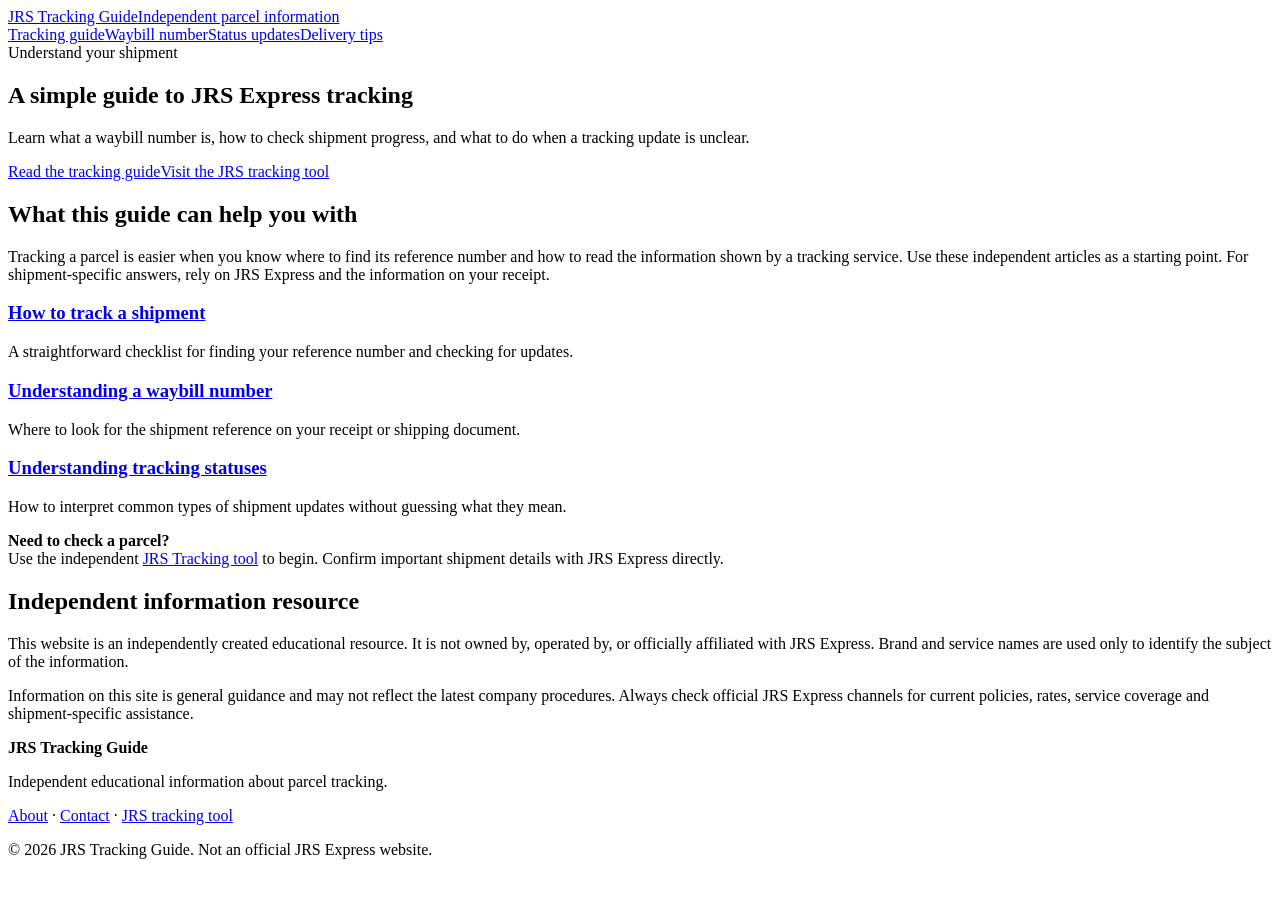
==== index.html @ 65cb32df "Add files via upload" ====
<!doctype html>
<html lang="en"><head><meta charset="utf-8"><meta name="viewport" content="width=device-width,initial-scale=1">
<title>JRS Express Tracking Guide: Waybill and Shipment Help</title>
<meta name="description" content="An independent guide explaining JRS Express tracking, waybill numbers, shipment status updates and practical parcel-tracking tips.">
<link rel="canonical" href="https://jrs-tracking.github.io/guide/">
<link rel="stylesheet" href="assets/style.css"></head><body>
<header><div class="wrap nav"><a class="brand" href="index.html">JRS Tracking Guide<span>Independent parcel information</span></a><nav><a href="tracking-guide.html">Tracking guide</a><a href="waybill-number.html">Waybill number</a><a href="tracking-status.html">Status updates</a><a href="delivery-tips.html">Delivery tips</a></nav></div></header>
<section class="hero"><div class="wrap"><div class="eyebrow">Understand your shipment</div><h1>A simple guide to JRS Express tracking</h1><p class="lead">Learn what a waybill number is, how to check shipment progress, and what to do when a tracking update is unclear.</p><div class="actions"><a class="btn" href="tracking-guide.html">Read the tracking guide</a><a class="btn secondary" href="https://jrs-tracking.ph/">Visit the JRS tracking tool</a></div></div></section>
<main class="wrap"><div class="article"><h2>What this guide can help you with</h2><p>Tracking a parcel is easier when you know where to find its reference number and how to read the information shown by a tracking service. Use these independent articles as a starting point. For shipment-specific answers, rely on JRS Express and the information on your receipt.</p></div>
<div class="grid">
<article class="card"><h3><a href="tracking-guide.html">How to track a shipment</a></h3><p>A straightforward checklist for finding your reference number and checking for updates.</p></article>
<article class="card"><h3><a href="waybill-number.html">Understanding a waybill number</a></h3><p>Where to look for the shipment reference on your receipt or shipping document.</p></article>
<article class="card"><h3><a href="tracking-status.html">Understanding tracking statuses</a></h3><p>How to interpret common types of shipment updates without guessing what they mean.</p></article>
</div>
<div class="notice"><strong>Need to check a parcel?</strong><br>Use the independent <a href="https://jrs-tracking.ph/">JRS Tracking tool</a> to begin. Confirm important shipment details with JRS Express directly.</div>
<div class="article"><h2>Independent information resource</h2><p>This website is an independently created educational resource. It is not owned by, operated by, or officially affiliated with JRS Express. Brand and service names are used only to identify the subject of the information.</p><p class="small">Information on this site is general guidance and may not reflect the latest company procedures. Always check official JRS Express channels for current policies, rates, service coverage and shipment-specific assistance.</p></div></main>
<footer><div class="wrap"><strong>JRS Tracking Guide</strong><p>Independent educational information about parcel tracking.</p><p><a href="about.html">About</a> · <a href="contact.html">Contact</a> · <a href="https://jrs-tracking.ph/">JRS tracking tool</a></p><p>© 2026 JRS Tracking Guide. Not an official JRS Express website.</p></div></footer></body></html>
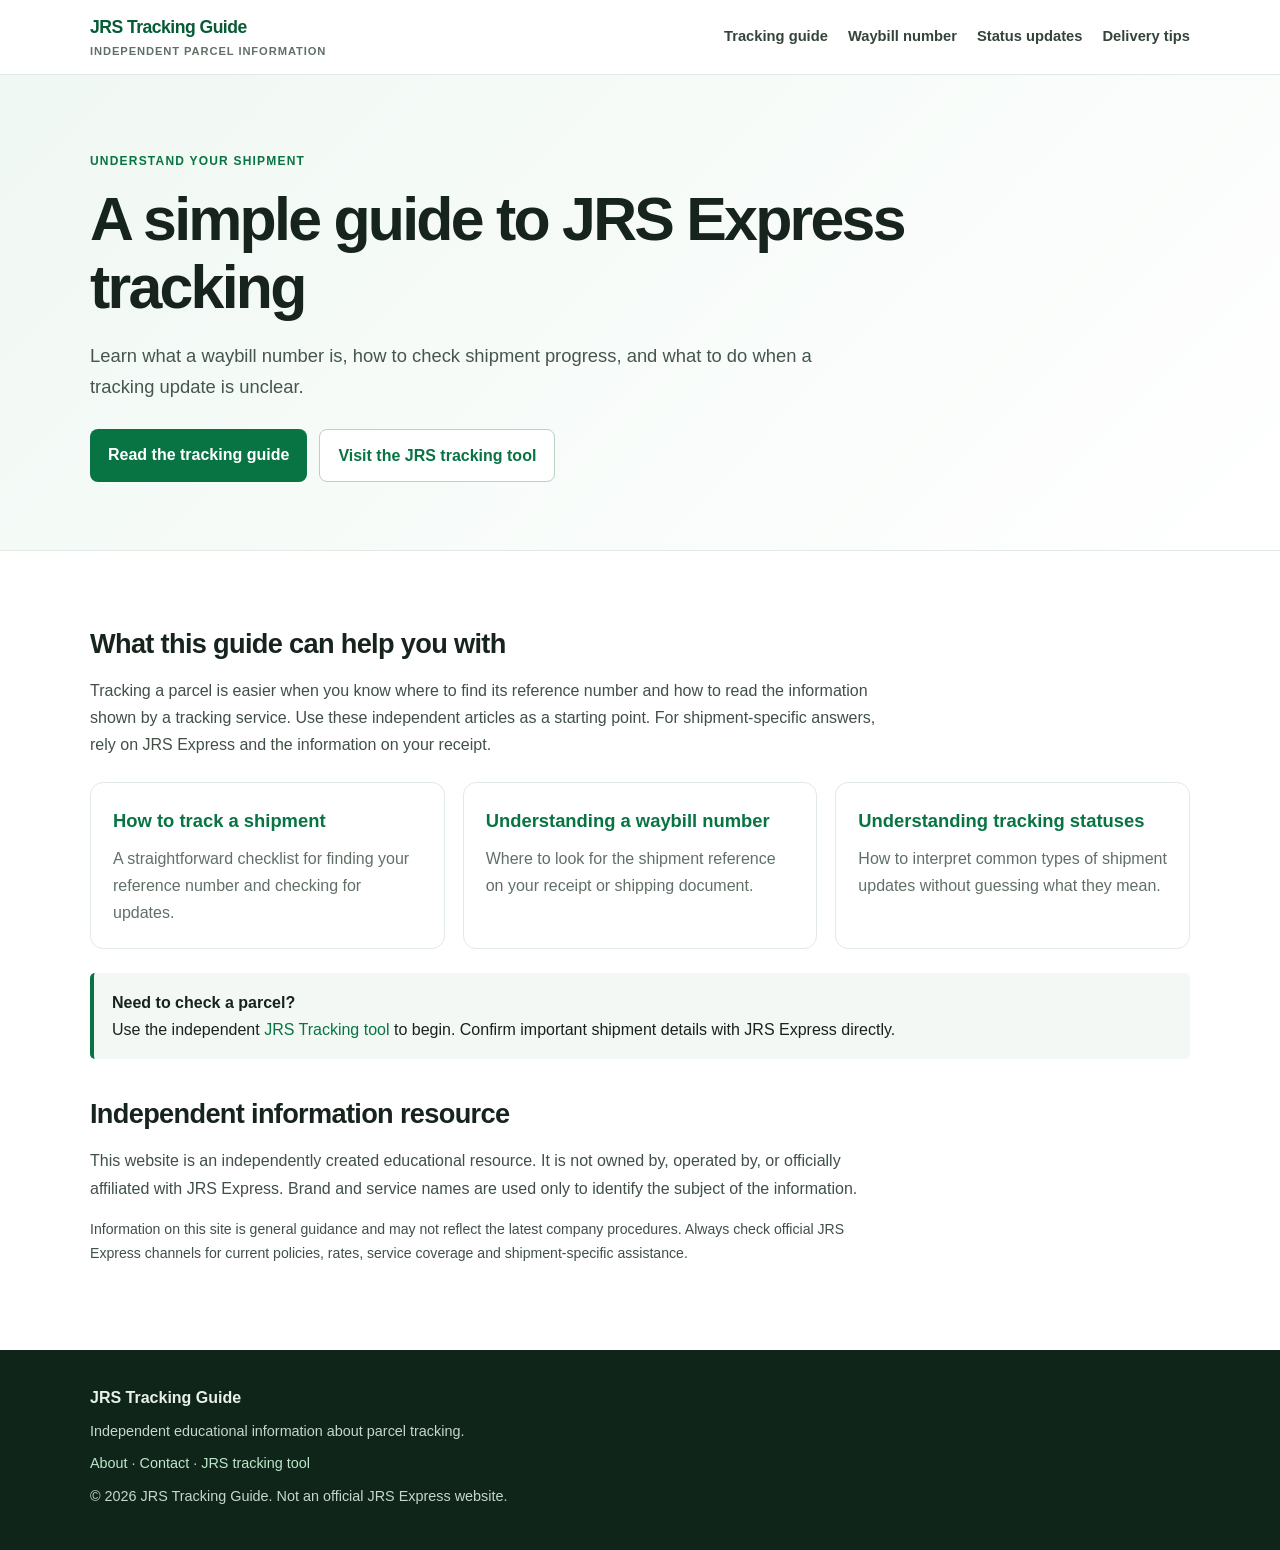
==== commit 4858eaa2: "Update index.html" ====
--- a/index.html
+++ b/index.html
@@ -1,5 +1,6 @@
 <!doctype html>
 <html lang="en"><head><meta charset="utf-8"><meta name="viewport" content="width=device-width,initial-scale=1">
+  <meta name="google-site-verification" content="-2aVvJ8oaGRu9CmoYB1gbvDHN2sowM9X8wVTmjIAGeE" />
 <title>JRS Express Tracking Guide: Waybill and Shipment Help</title>
 <meta name="description" content="An independent guide explaining JRS Express tracking, waybill numbers, shipment status updates and practical parcel-tracking tips.">
 <link rel="canonical" href="https://jrs-tracking.github.io/guide/">
@@ -14,4 +15,4 @@
 </div>
 <div class="notice"><strong>Need to check a parcel?</strong><br>Use the independent <a href="https://jrs-tracking.ph/">JRS Tracking tool</a> to begin. Confirm important shipment details with JRS Express directly.</div>
 <div class="article"><h2>Independent information resource</h2><p>This website is an independently created educational resource. It is not owned by, operated by, or officially affiliated with JRS Express. Brand and service names are used only to identify the subject of the information.</p><p class="small">Information on this site is general guidance and may not reflect the latest company procedures. Always check official JRS Express channels for current policies, rates, service coverage and shipment-specific assistance.</p></div></main>
-<footer><div class="wrap"><strong>JRS Tracking Guide</strong><p>Independent educational information about parcel tracking.</p><p><a href="about.html">About</a> · <a href="contact.html">Contact</a> · <a href="https://jrs-tracking.ph/">JRS tracking tool</a></p><p>© 2026 JRS Tracking Guide. Not an official JRS Express website.</p></div></footer></body></html>+<footer><div class="wrap"><strong>JRS Tracking Guide</strong><p>Independent educational information about parcel tracking.</p><p><a href="about.html">About</a> · <a href="contact.html">Contact</a> · <a href="https://jrs-tracking.ph/">JRS tracking tool</a></p><p>© 2026 JRS Tracking Guide. Not an official JRS Express website.</p></div></footer></body></html>
--- a/assets/style.css
+++ b/assets/style.css
@@ -0,0 +1,24 @@
+
+:root{--green:#087443;--green-dark:#075b36;--ink:#17231d;--muted:#617067;--line:#e2eae5;--soft:#f3f8f5;--white:#fff;--max:1100px}
+*{box-sizing:border-box}html{scroll-behavior:smooth}body{margin:0;font-family:Arial,Helvetica,sans-serif;color:var(--ink);line-height:1.7;background:#fff}
+a{color:var(--green);text-decoration:none}a:hover{text-decoration:underline}
+.wrap{width:min(var(--max),calc(100% - 40px));margin:auto}
+header{border-bottom:1px solid var(--line);background:#fff}.nav{min-height:74px;display:flex;align-items:center;justify-content:space-between;gap:24px}
+.brand{font-size:1.1rem;font-weight:800;color:var(--green-dark);letter-spacing:-.03em}.brand span{display:block;font-size:.7rem;letter-spacing:.08em;color:var(--muted);font-weight:600;text-transform:uppercase}
+nav{display:flex;gap:20px;flex-wrap:wrap}nav a{font-size:.92rem;font-weight:700;color:#34443a}
+.hero{background:linear-gradient(135deg,#f0f8f3,#fff);padding:76px 0 68px;border-bottom:1px solid var(--line)}
+.eyebrow{color:var(--green);font-weight:800;text-transform:uppercase;letter-spacing:.1em;font-size:.75rem}
+h1{font-size:clamp(2.2rem,5vw,3.8rem);line-height:1.12;letter-spacing:-.045em;margin:14px 0 18px;max-width:850px}
+h2{font-size:1.7rem;line-height:1.25;letter-spacing:-.025em;margin:38px 0 12px}h3{font-size:1.15rem;margin:0 0 8px}
+.lead{font-size:1.15rem;color:#46564c;max-width:760px}
+.actions{display:flex;gap:12px;flex-wrap:wrap;margin-top:26px}
+.btn{display:inline-block;padding:12px 18px;border-radius:8px;background:var(--green);color:#fff;font-weight:800}.btn:hover{background:var(--green-dark);text-decoration:none}
+.btn.secondary{background:#fff;color:var(--green);border:1px solid #b9d2c2}
+main{padding:38px 0 70px}.grid{display:grid;grid-template-columns:repeat(3,1fr);gap:18px;margin:24px 0}
+.card{border:1px solid var(--line);border-radius:13px;padding:22px;background:#fff}.card p{color:var(--muted);margin:8px 0 0}
+.notice{background:var(--soft);border-left:4px solid var(--green);padding:16px 18px;border-radius:5px;margin:24px 0}
+.article{max-width:800px}.article p,.article li{color:#405047}.article ul,.article ol{padding-left:24px}
+.breadcrumb{font-size:.86rem;color:var(--muted);margin-bottom:18px}
+footer{background:#10251a;color:#e7f0ea;padding:34px 0}footer a{color:#bde6ca}footer p{margin:8px 0;color:#c7d6cc;font-size:.9rem}
+.small{font-size:.88rem;color:var(--muted)}.updated{font-size:.85rem;color:var(--muted)}
+@media(max-width:760px){.nav{align-items:flex-start;flex-direction:column;padding:16px 0}nav{gap:12px}.hero{padding:54px 0}.grid{grid-template-columns:1fr}h1{font-size:2.4rem}.wrap{width:min(var(--max),calc(100% - 30px))}}
